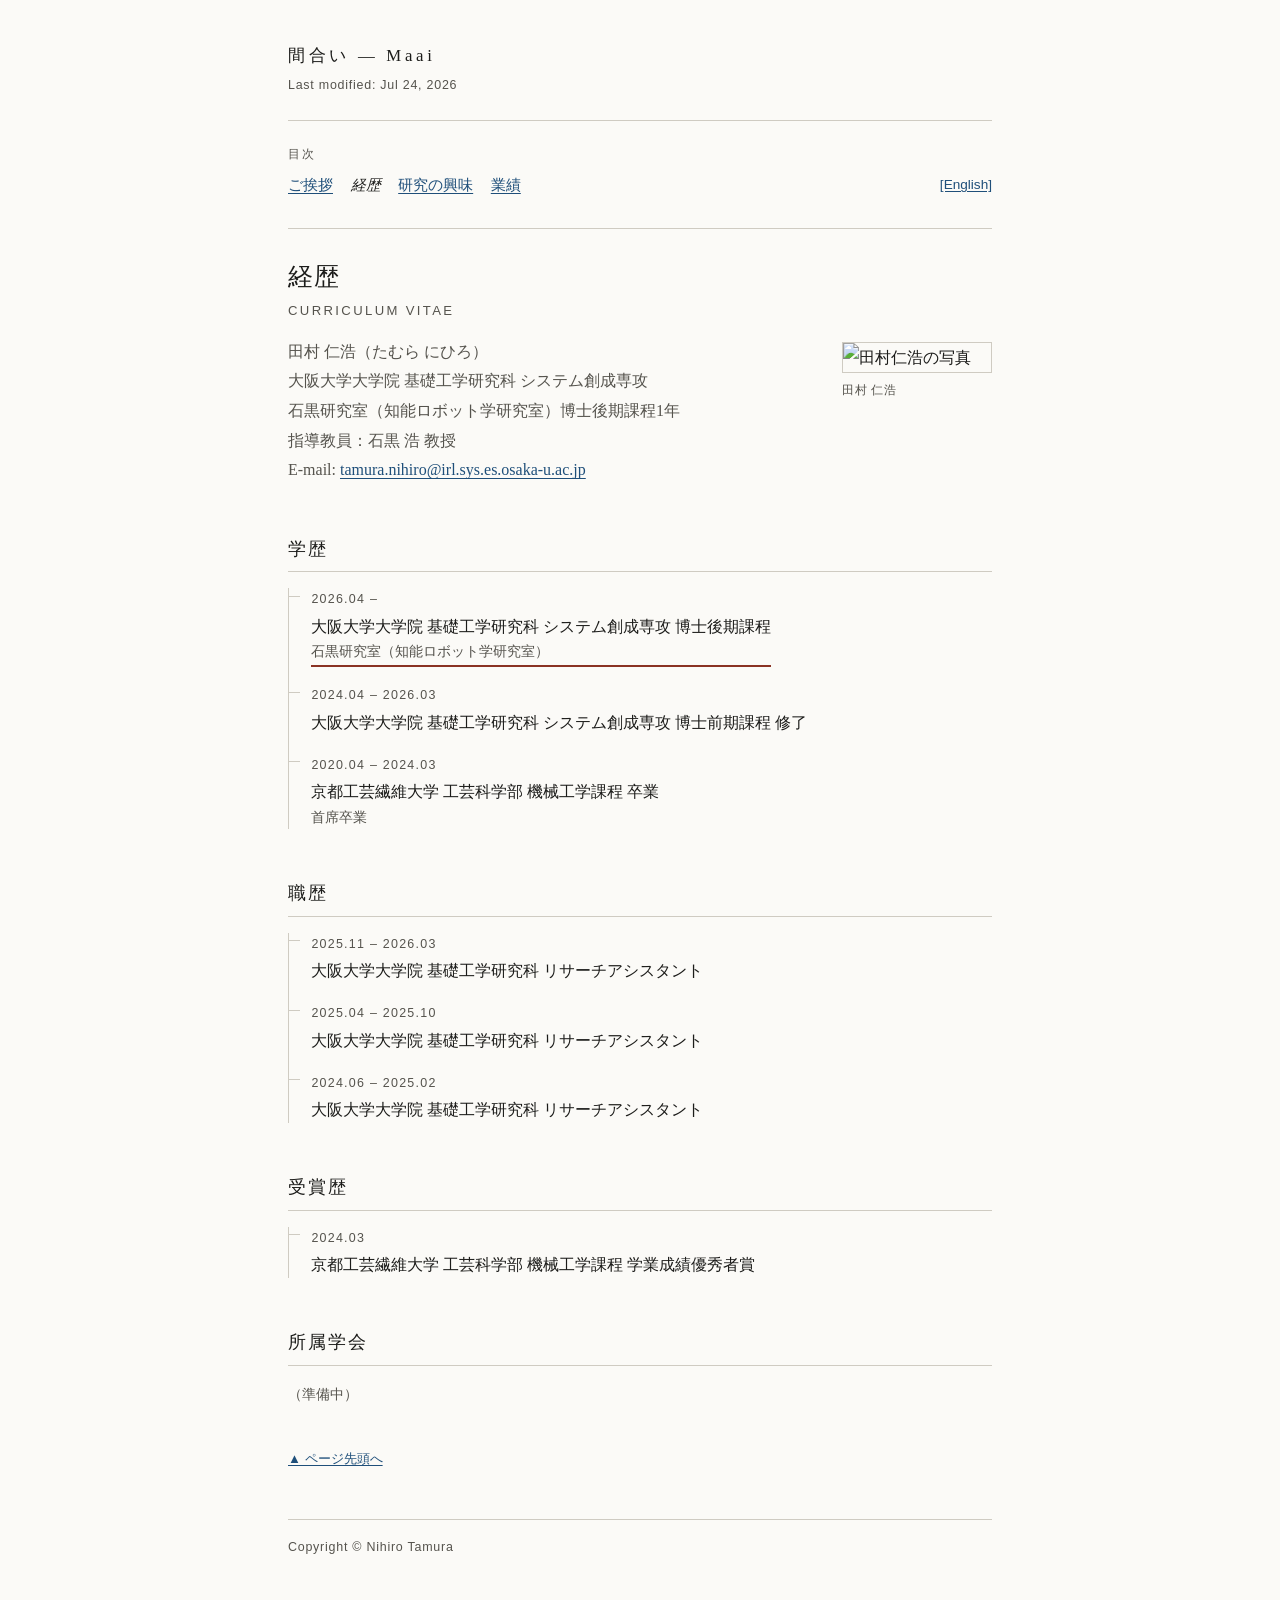
==== cv.html @ 331cce4d "Add files via upload" ====
<!DOCTYPE html>
<html lang="ja">
<head>
<meta charset="utf-8">
<meta name="viewport" content="width=device-width, initial-scale=1">
<meta name="author" content="田村 仁浩">
<meta name="description" content="田村仁浩の学歴、職歴、受賞歴、所属学会。">
<meta name="keywords" content="田村仁浩, 履歴, 大阪大学, 石黒研究室, 京都工芸繊維大学">
<title>間合い : 経歴 — 田村 仁浩</title>
<link rel="stylesheet" href="style.css">
</head>
<body id="top">
<div class="wrap">

<header>
  <p class="sitetitle"><a href="index.html">間合い &mdash; Maai</a></p>
  <p class="modified">Last modified: Jul 24, 2026</p>
</header>

<hr>

<nav>
  <span class="navlabel">目次</span>
  <ul>
    <li><a href="index.html">ご挨拶</a></li>
    <li><span class="here">経歴</span></li>
    <li><a href="interest.html">研究の興味</a></li>
    <li><a href="papers.html">業績</a></li>
    <li class="lang"><a href="cv_en.html">[English]</a></li>
  </ul>
</nav>

<hr>

<h1>経歴<span class="romaji">CURRICULUM VITAE</span></h1>

<figure class="portrait">
  <img src="img/photo.jpg" alt="田村仁浩の写真">
  <figcaption>田村 仁浩</figcaption>
</figure>

<p class="lead">
田村 仁浩（たむら にひろ）<br>
大阪大学大学院 基礎工学研究科 システム創成専攻<br>
石黒研究室（知能ロボット学研究室）博士後期課程1年<br>
指導教員：石黒 浩 教授<br>
E-mail: <a href="mailto:tamura.nihiro@irl.sys.es.osaka-u.ac.jp">tamura.nihiro@irl.sys.es.osaka-u.ac.jp</a>
</p>

<h2>学歴</h2>

<dl class="record">
  <dt>2026.04 &ndash;</dt>
  <dd class="now">大阪大学大学院 基礎工学研究科 システム創成専攻 博士後期課程<span class="sub">石黒研究室（知能ロボット学研究室）</span></dd>

  <dt>2024.04 &ndash; 2026.03</dt>
  <dd>大阪大学大学院 基礎工学研究科 システム創成専攻 博士前期課程 修了</dd>

  <dt>2020.04 &ndash; 2024.03</dt>
  <dd>京都工芸繊維大学 工芸科学部 機械工学課程 卒業<span class="sub">首席卒業</span></dd>
</dl>

<h2>職歴</h2>

<dl class="record">
  <dt>2025.11 &ndash; 2026.03</dt>
  <dd>大阪大学大学院 基礎工学研究科 リサーチアシスタント</dd>

  <dt>2025.04 &ndash; 2025.10</dt>
  <dd>大阪大学大学院 基礎工学研究科 リサーチアシスタント</dd>

  <dt>2024.06 &ndash; 2025.02</dt>
  <dd>大阪大学大学院 基礎工学研究科 リサーチアシスタント</dd>
</dl>

<h2>受賞歴</h2>

<dl class="record">
  <dt>2024.03</dt>
  <dd>京都工芸繊維大学 工芸科学部 機械工学課程 学業成績優秀者賞</dd>
</dl>

<h2>所属学会</h2>

<p class="note">（準備中）</p>

<p class="pagetop"><a href="#top">&#9650; ページ先頭へ</a></p>

<footer>
  Copyright &copy; Nihiro Tamura
</footer>

</div>
</body>
</html>
---- style.css ----
@charset "utf-8";

:root {
  --ink: #1c1c1a;
  --ink-soft: #55534d;
  --rule: #cfcbc2;
  --paper: #fbfaf7;
  --link: #1f4f7a;
  --link-hover: #8a3324;
  --measure: 44rem;
}

* { box-sizing: border-box; }

html { -webkit-text-size-adjust: 100%; }

body {
  margin: 0;
  padding: 2.5rem 1.5rem 4rem;
  background: var(--paper);
  color: var(--ink);
  font-family: "Hiragino Mincho ProN", "Yu Mincho", "YuMincho", "Noto Serif JP", "Georgia", serif;
  font-size: 16px;
  line-height: 1.85;
}

.wrap {
  max-width: var(--measure);
  margin: 0 auto;
}

/* ---------- header ---------- */

.sitetitle {
  font-size: 1.05rem;
  font-weight: normal;
  letter-spacing: 0.22em;
  margin: 0 0 0.2rem;
}

.sitetitle a { color: var(--ink); text-decoration: none; }

.modified {
  font-size: 0.78rem;
  color: var(--ink-soft);
  letter-spacing: 0.06em;
  margin: 0 0 1.4rem;
  font-family: "Helvetica Neue", Arial, sans-serif;
}

hr {
  border: 0;
  border-top: 1px solid var(--rule);
  margin: 1.4rem 0;
}

/* ---------- navigation ---------- */

nav { margin: 1.2rem 0 1.4rem; }

nav .navlabel {
  font-size: 0.78rem;
  letter-spacing: 0.14em;
  color: var(--ink-soft);
  font-family: "Helvetica Neue", Arial, sans-serif;
  display: block;
  margin-bottom: 0.35rem;
}

nav ul {
  list-style: none;
  margin: 0;
  padding: 0;
  display: flex;
  flex-wrap: wrap;
  gap: 0.35rem 1.1rem;
  font-size: 0.92rem;
}

nav li::before { content: none; }

nav a { color: var(--link); }

nav .here { color: var(--ink); font-style: italic; }

nav .lang { margin-left: auto; font-family: "Helvetica Neue", Arial, sans-serif; font-size: 0.85rem; }

/* ---------- typography ---------- */

h1 {
  font-size: 1.55rem;
  font-weight: normal;
  letter-spacing: 0.04em;
  line-height: 1.5;
  margin: 1.8rem 0 1rem;
}

h1 .romaji {
  display: block;
  font-family: "Helvetica Neue", Arial, sans-serif;
  font-size: 0.82rem;
  letter-spacing: 0.18em;
  color: var(--ink-soft);
  margin-top: 0.4rem;
}

h2 {
  font-size: 1.1rem;
  font-weight: normal;
  letter-spacing: 0.12em;
  margin: 3rem 0 1rem;
  padding-bottom: 0.35rem;
  border-bottom: 1px solid var(--rule);
}

h3 {
  font-size: 0.98rem;
  font-weight: normal;
  letter-spacing: 0.08em;
  color: var(--ink-soft);
  margin: 2rem 0 0.6rem;
}

p { margin: 0 0 1.1rem; }

a { color: var(--link); text-decoration: underline; text-underline-offset: 0.18em; }
a:hover { color: var(--link-hover); }
a:focus-visible { outline: 2px solid var(--link-hover); outline-offset: 2px; }

ul { padding-left: 1.2em; }
li { margin-bottom: 0.4rem; }

.lead { color: var(--ink-soft); }

.note {
  font-size: 0.85rem;
  color: var(--ink-soft);
}

/* ---------- portrait ---------- */

.portrait {
  float: right;
  width: 150px;
  margin: 0.3rem 0 1.2rem 1.6rem;
}

.portrait img {
  width: 100%;
  height: auto;
  display: block;
  border: 1px solid var(--rule);
}

.portrait figcaption {
  font-size: 0.72rem;
  color: var(--ink-soft);
  letter-spacing: 0.06em;
  margin-top: 0.4rem;
  font-family: "Helvetica Neue", Arial, sans-serif;
}

/* ---------- record list (signature element) ---------- */

.record {
  margin: 0 0 1.5rem;
  border-left: 1px solid var(--rule);
  padding-left: 1.4rem;
}

.record dt {
  font-family: "Helvetica Neue", Arial, sans-serif;
  font-size: 0.78rem;
  letter-spacing: 0.1em;
  color: var(--ink-soft);
  margin-top: 1.1rem;
  position: relative;
}

.record dt::before {
  content: "";
  position: absolute;
  left: -1.4rem;
  top: 0.62em;
  width: 0.7rem;
  border-top: 1px solid var(--rule);
}

.record dt:first-child { margin-top: 0; }

.record dd {
  margin: 0.1rem 0 0;
  line-height: 1.7;
}

.record dd .sub {
  display: block;
  font-size: 0.88rem;
  color: var(--ink-soft);
}

.record dd.now {
  border-bottom: 2px solid var(--link-hover);
  display: inline-block;
  padding-bottom: 0.05rem;
}

/* ---------- publication entries ---------- */

.pub {
  margin: 0 0 1.6rem;
  padding-left: 2.4rem;
  text-indent: -2.4rem;
}

.pub .num {
  display: inline-block;
  width: 2.4rem;
  text-indent: 0;
  font-family: "Helvetica Neue", Arial, sans-serif;
  font-size: 0.8rem;
  color: var(--ink-soft);
}

.pub .title { }
.pub .venue { font-style: italic; }
.pub .me { border-bottom: 1px solid var(--ink); }

/* ---------- footer ---------- */

.pagetop {
  font-size: 0.82rem;
  font-family: "Helvetica Neue", Arial, sans-serif;
  margin: 2.5rem 0 0;
}

footer {
  margin-top: 3rem;
  padding-top: 1rem;
  border-top: 1px solid var(--rule);
  font-size: 0.78rem;
  color: var(--ink-soft);
  font-family: "Helvetica Neue", Arial, sans-serif;
  letter-spacing: 0.06em;
}

/* ---------- responsive ---------- */

@media (max-width: 620px) {
  body { padding: 1.8rem 1.1rem 3rem; font-size: 15px; }
  .portrait { float: none; width: 130px; margin: 0 0 1.2rem; }
  nav ul { gap: 0.3rem 0.9rem; }
  nav .lang { margin-left: 0; width: 100%; }
}

@media (prefers-reduced-motion: reduce) {
  * { animation: none !important; transition: none !important; }
}
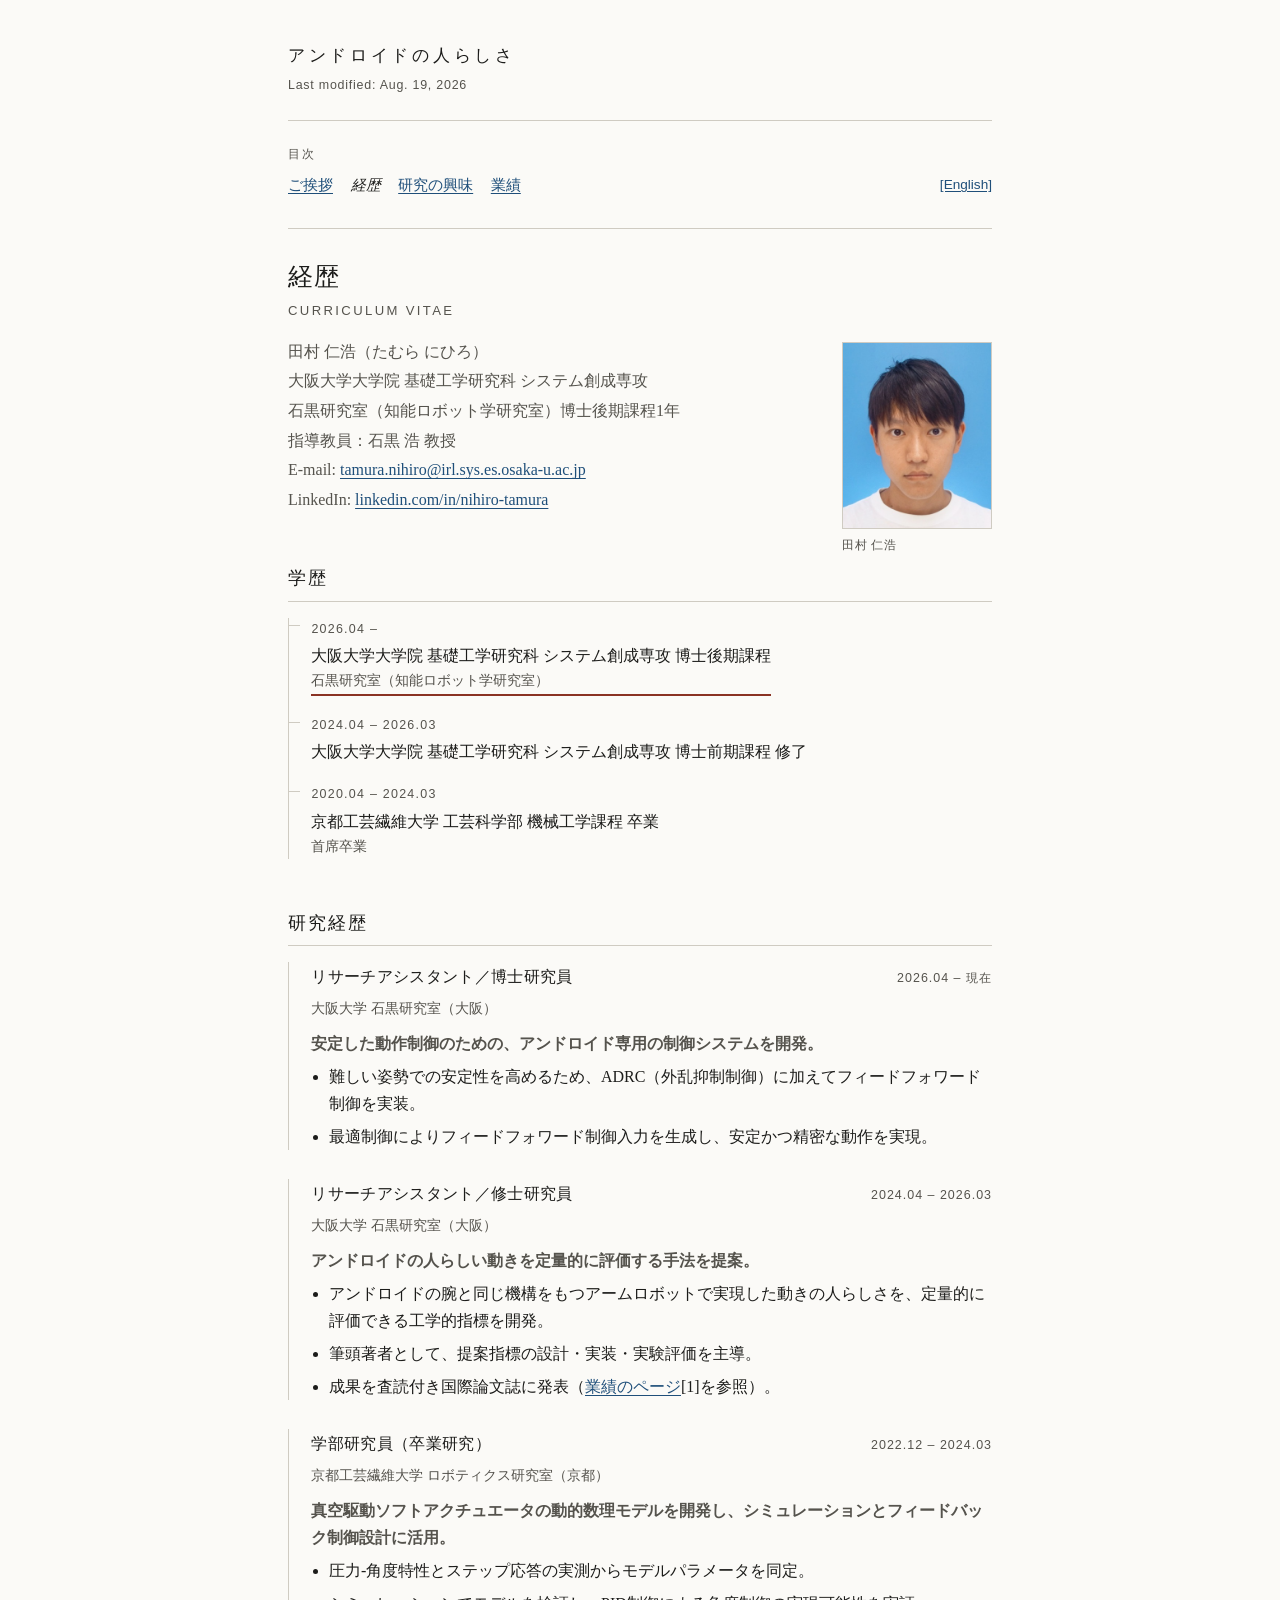
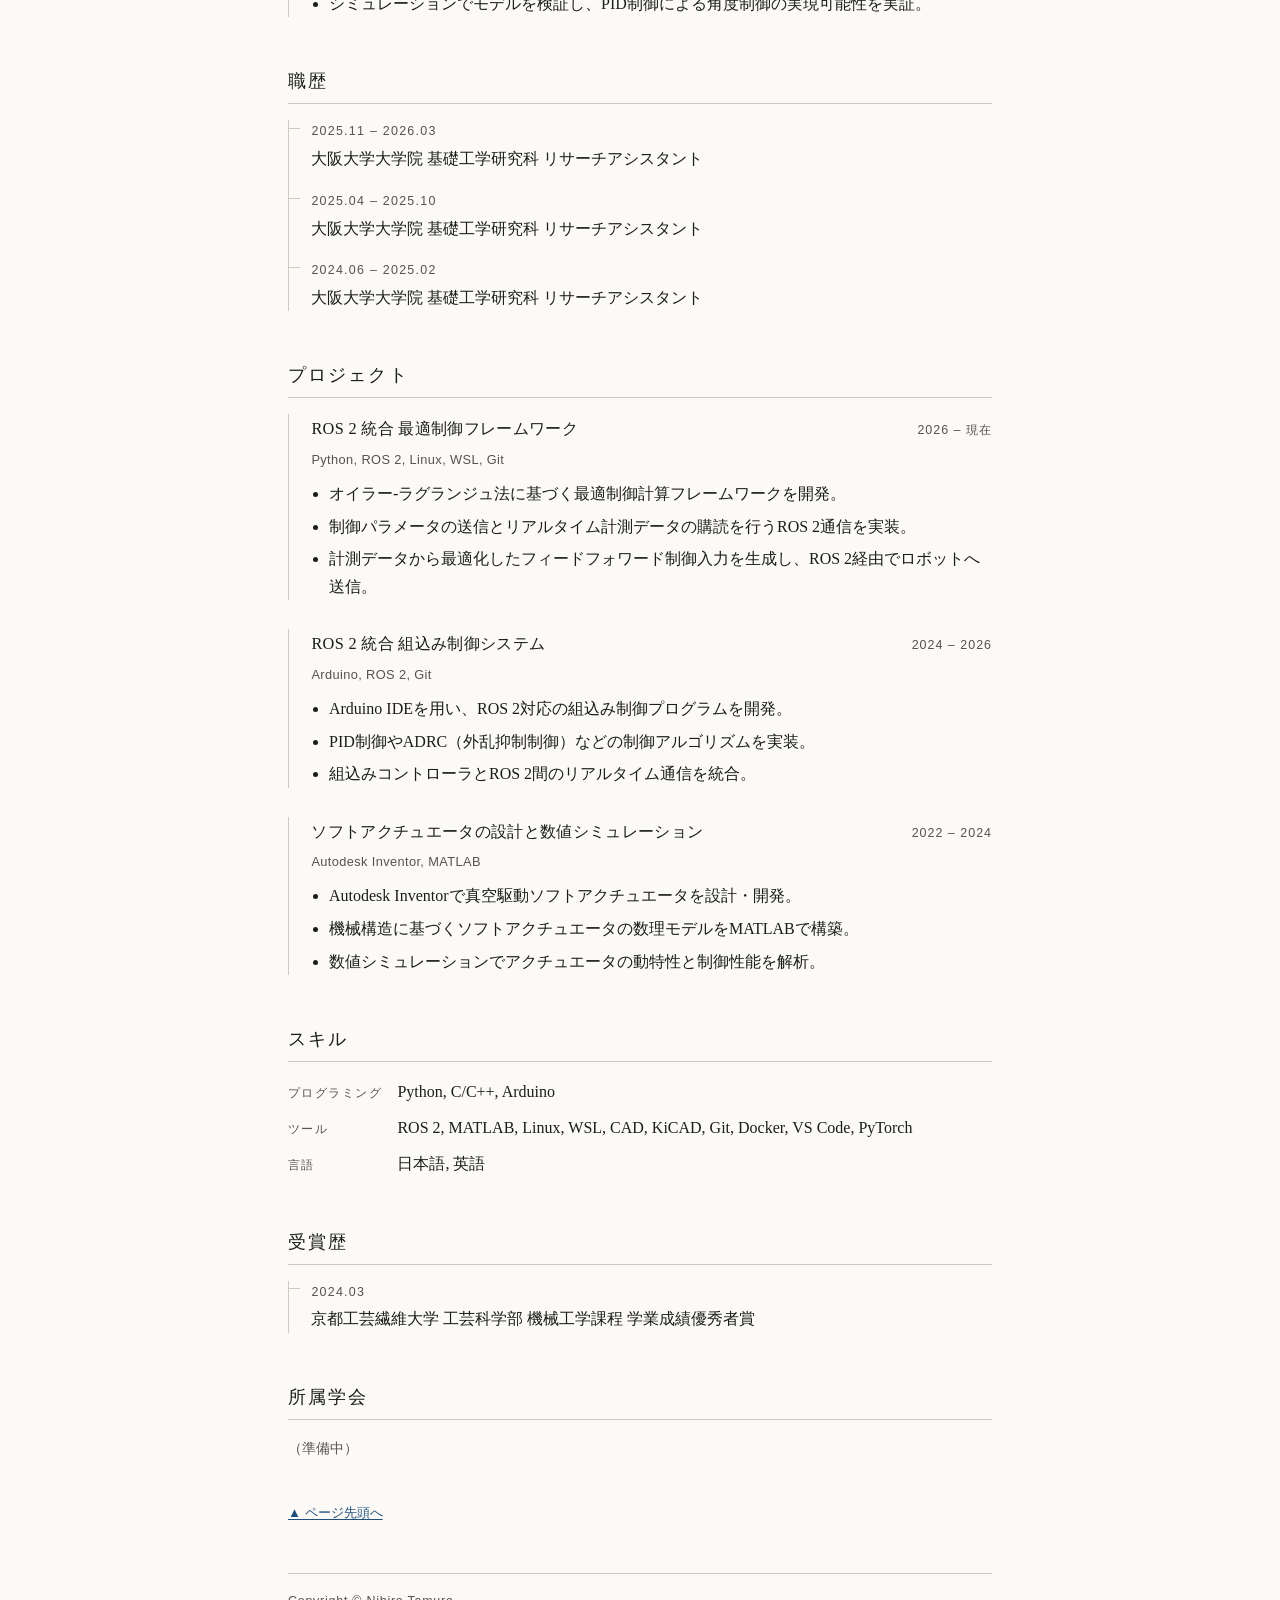
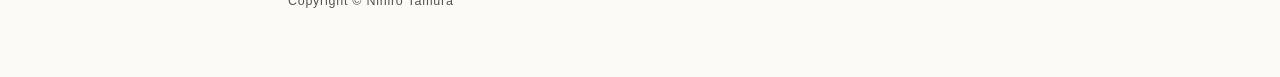
==== commit c9619469: "Add files via upload" ====
--- a/cv.html
+++ b/cv.html
@@ -6,15 +6,15 @@
 <meta name="author" content="田村 仁浩">
 <meta name="description" content="田村仁浩の学歴、職歴、受賞歴、所属学会。">
 <meta name="keywords" content="田村仁浩, 履歴, 大阪大学, 石黒研究室, 京都工芸繊維大学">
-<title>間合い : 経歴 — 田村 仁浩</title>
+<title>アンドロイドの人らしさ : 経歴 — 田村 仁浩</title>
 <link rel="stylesheet" href="style.css">
 </head>
 <body id="top">
 <div class="wrap">
 
 <header>
-  <p class="sitetitle"><a href="index.html">間合い &mdash; Maai</a></p>
-  <p class="modified">Last modified: Jul 24, 2026</p>
+  <p class="sitetitle"><a href="index.html">アンドロイドの人らしさ</a></p>
+  <p class="modified">Last modified: Aug. 19, 2026</p>
 </header>
 
 <hr>
@@ -44,7 +44,8 @@
 大阪大学大学院 基礎工学研究科 システム創成専攻<br>
 石黒研究室（知能ロボット学研究室）博士後期課程1年<br>
 指導教員：石黒 浩 教授<br>
-E-mail: <a href="mailto:tamura.nihiro@irl.sys.es.osaka-u.ac.jp">tamura.nihiro@irl.sys.es.osaka-u.ac.jp</a>
+E-mail: <a href="mailto:tamura.nihiro@irl.sys.es.osaka-u.ac.jp">tamura.nihiro@irl.sys.es.osaka-u.ac.jp</a><br>
+LinkedIn: <a href="https://www.linkedin.com/in/nihiro-tamura">linkedin.com/in/nihiro-tamura</a>
 </p>
 
 <h2>学歴</h2>
@@ -60,6 +61,48 @@
   <dd>京都工芸繊維大学 工芸科学部 機械工学課程 卒業<span class="sub">首席卒業</span></dd>
 </dl>
 
+<h2>研究経歴</h2>
+
+<div class="entry">
+  <div class="entry-head">
+    <span class="entry-role">リサーチアシスタント／博士研究員</span>
+    <span class="entry-date">2026.04 &ndash; 現在</span>
+  </div>
+  <div class="entry-org">大阪大学 石黒研究室（大阪）</div>
+  <ul class="entry-list">
+    <li class="lead"><strong>安定した動作制御のための、アンドロイド専用の制御システムを開発。</strong></li>
+    <li>難しい姿勢での安定性を高めるため、ADRC（外乱抑制制御）に加えてフィードフォワード制御を実装。</li>
+    <li>最適制御によりフィードフォワード制御入力を生成し、安定かつ精密な動作を実現。</li>
+  </ul>
+</div>
+
+<div class="entry">
+  <div class="entry-head">
+    <span class="entry-role">リサーチアシスタント／修士研究員</span>
+    <span class="entry-date">2024.04 &ndash; 2026.03</span>
+  </div>
+  <div class="entry-org">大阪大学 石黒研究室（大阪）</div>
+  <ul class="entry-list">
+    <li class="lead"><strong>アンドロイドの人らしい動きを定量的に評価する手法を提案。</strong></li>
+    <li>アンドロイドの腕と同じ機構をもつアームロボットで実現した動きの人らしさを、定量的に評価できる工学的指標を開発。</li>
+    <li>筆頭著者として、提案指標の設計・実装・実験評価を主導。</li>
+    <li>成果を査読付き国際論文誌に発表（<a href="papers.html">業績のページ</a>[1]を参照）。</li>
+  </ul>
+</div>
+
+<div class="entry">
+  <div class="entry-head">
+    <span class="entry-role">学部研究員（卒業研究）</span>
+    <span class="entry-date">2022.12 &ndash; 2024.03</span>
+  </div>
+  <div class="entry-org">京都工芸繊維大学 ロボティクス研究室（京都）</div>
+  <ul class="entry-list">
+    <li class="lead"><strong>真空駆動ソフトアクチュエータの動的数理モデルを開発し、シミュレーションとフィードバック制御設計に活用。</strong></li>
+    <li>圧力‑角度特性とステップ応答の実測からモデルパラメータを同定。</li>
+    <li>シミュレーションでモデルを検証し、PID制御による角度制御の実現可能性を実証。</li>
+  </ul>
+</div>
+
 <h2>職歴</h2>
 
 <dl class="record">
@@ -72,6 +115,55 @@
   <dt>2024.06 &ndash; 2025.02</dt>
   <dd>大阪大学大学院 基礎工学研究科 リサーチアシスタント</dd>
 </dl>
+
+<h2>プロジェクト</h2>
+
+<div class="entry">
+  <div class="entry-head">
+    <span class="entry-role">ROS 2 統合 最適制御フレームワーク</span>
+    <span class="entry-date">2026 &ndash; 現在</span>
+  </div>
+  <div class="entry-tech">Python, ROS 2, Linux, WSL, Git</div>
+  <ul class="entry-list">
+    <li>オイラー‑ラグランジュ法に基づく最適制御計算フレームワークを開発。</li>
+    <li>制御パラメータの送信とリアルタイム計測データの購読を行うROS 2通信を実装。</li>
+    <li>計測データから最適化したフィードフォワード制御入力を生成し、ROS 2経由でロボットへ送信。</li>
+  </ul>
+</div>
+
+<div class="entry">
+  <div class="entry-head">
+    <span class="entry-role">ROS 2 統合 組込み制御システム</span>
+    <span class="entry-date">2024 &ndash; 2026</span>
+  </div>
+  <div class="entry-tech">Arduino, ROS 2, Git</div>
+  <ul class="entry-list">
+    <li>Arduino IDEを用い、ROS 2対応の組込み制御プログラムを開発。</li>
+    <li>PID制御やADRC（外乱抑制制御）などの制御アルゴリズムを実装。</li>
+    <li>組込みコントローラとROS 2間のリアルタイム通信を統合。</li>
+  </ul>
+</div>
+
+<div class="entry">
+  <div class="entry-head">
+    <span class="entry-role">ソフトアクチュエータの設計と数値シミュレーション</span>
+    <span class="entry-date">2022 &ndash; 2024</span>
+  </div>
+  <div class="entry-tech">Autodesk Inventor, MATLAB</div>
+  <ul class="entry-list">
+    <li>Autodesk Inventorで真空駆動ソフトアクチュエータを設計・開発。</li>
+    <li>機械構造に基づくソフトアクチュエータの数理モデルをMATLABで構築。</li>
+    <li>数値シミュレーションでアクチュエータの動特性と制御性能を解析。</li>
+  </ul>
+</div>
+
+<h2>スキル</h2>
+
+<ul class="skills">
+  <li><span class="k">プログラミング</span>Python, C/C++, Arduino</li>
+  <li><span class="k">ツール</span>ROS 2, MATLAB, Linux, WSL, CAD, KiCAD, Git, Docker, VS Code, PyTorch</li>
+  <li><span class="k">言語</span>日本語, 英語</li>
+</ul>
 
 <h2>受賞歴</h2>
 
--- a/style.css
+++ b/style.css
@@ -132,6 +132,19 @@
 
 .lead { color: var(--ink-soft); }
 
+.download {
+  display: inline-block;
+  margin: 0.2rem 0 1.1rem;
+  padding: 0.35rem 0.9rem;
+  border: 1px solid var(--rule);
+  font-family: "Helvetica Neue", Arial, sans-serif;
+  font-size: 0.82rem;
+  letter-spacing: 0.08em;
+  text-decoration: none;
+  color: var(--link);
+}
+.download:hover { border-color: var(--link-hover); color: var(--link-hover); }
+
 .note {
   font-size: 0.85rem;
   color: var(--ink-soft);
@@ -226,6 +239,81 @@
 .pub .venue { font-style: italic; }
 .pub .me { border-bottom: 1px solid var(--ink); }
 
+/* ---------- experience / project entries ---------- */
+
+.entry {
+  margin: 0 0 1.8rem;
+  border-left: 1px solid var(--rule);
+  padding-left: 1.4rem;
+}
+
+.entry-head {
+  display: flex;
+  justify-content: space-between;
+  align-items: baseline;
+  gap: 0.6rem 1.2rem;
+  flex-wrap: wrap;
+}
+
+.entry-role { font-size: 1.02rem; letter-spacing: 0.02em; }
+
+.entry-date {
+  font-family: "Helvetica Neue", Arial, sans-serif;
+  font-size: 0.78rem;
+  letter-spacing: 0.08em;
+  color: var(--ink-soft);
+  white-space: nowrap;
+}
+
+.entry-org {
+  font-size: 0.9rem;
+  color: var(--ink-soft);
+  margin-top: 0.15rem;
+}
+
+.entry-tech {
+  font-family: "Helvetica Neue", Arial, sans-serif;
+  font-size: 0.8rem;
+  letter-spacing: 0.03em;
+  color: var(--ink-soft);
+  margin-top: 0.2rem;
+}
+
+.entry-list {
+  margin: 0.55rem 0 0;
+  padding-left: 1.1em;
+}
+
+.entry-list li { margin-bottom: 0.32rem; line-height: 1.72; }
+.entry-list li.lead { list-style: none; margin-left: -1.1em; }
+
+/* ---------- skills ---------- */
+
+.skills { list-style: none; padding: 0; margin: 0; }
+
+.skills li {
+  margin-bottom: 0.55rem;
+  padding-left: 9em;
+  text-indent: -9em;
+  line-height: 1.7;
+}
+
+.skills .k {
+  display: inline-block;
+  width: 9em;
+  text-indent: 0;
+  font-family: "Helvetica Neue", Arial, sans-serif;
+  font-size: 0.76rem;
+  letter-spacing: 0.12em;
+  color: var(--ink-soft);
+  vertical-align: baseline;
+}
+
+@media (max-width: 620px) {
+  .skills li { padding-left: 0; text-indent: 0; }
+  .skills .k { display: block; width: auto; margin-bottom: 0.15rem; }
+}
+
 /* ---------- footer ---------- */
 
 .pagetop {
